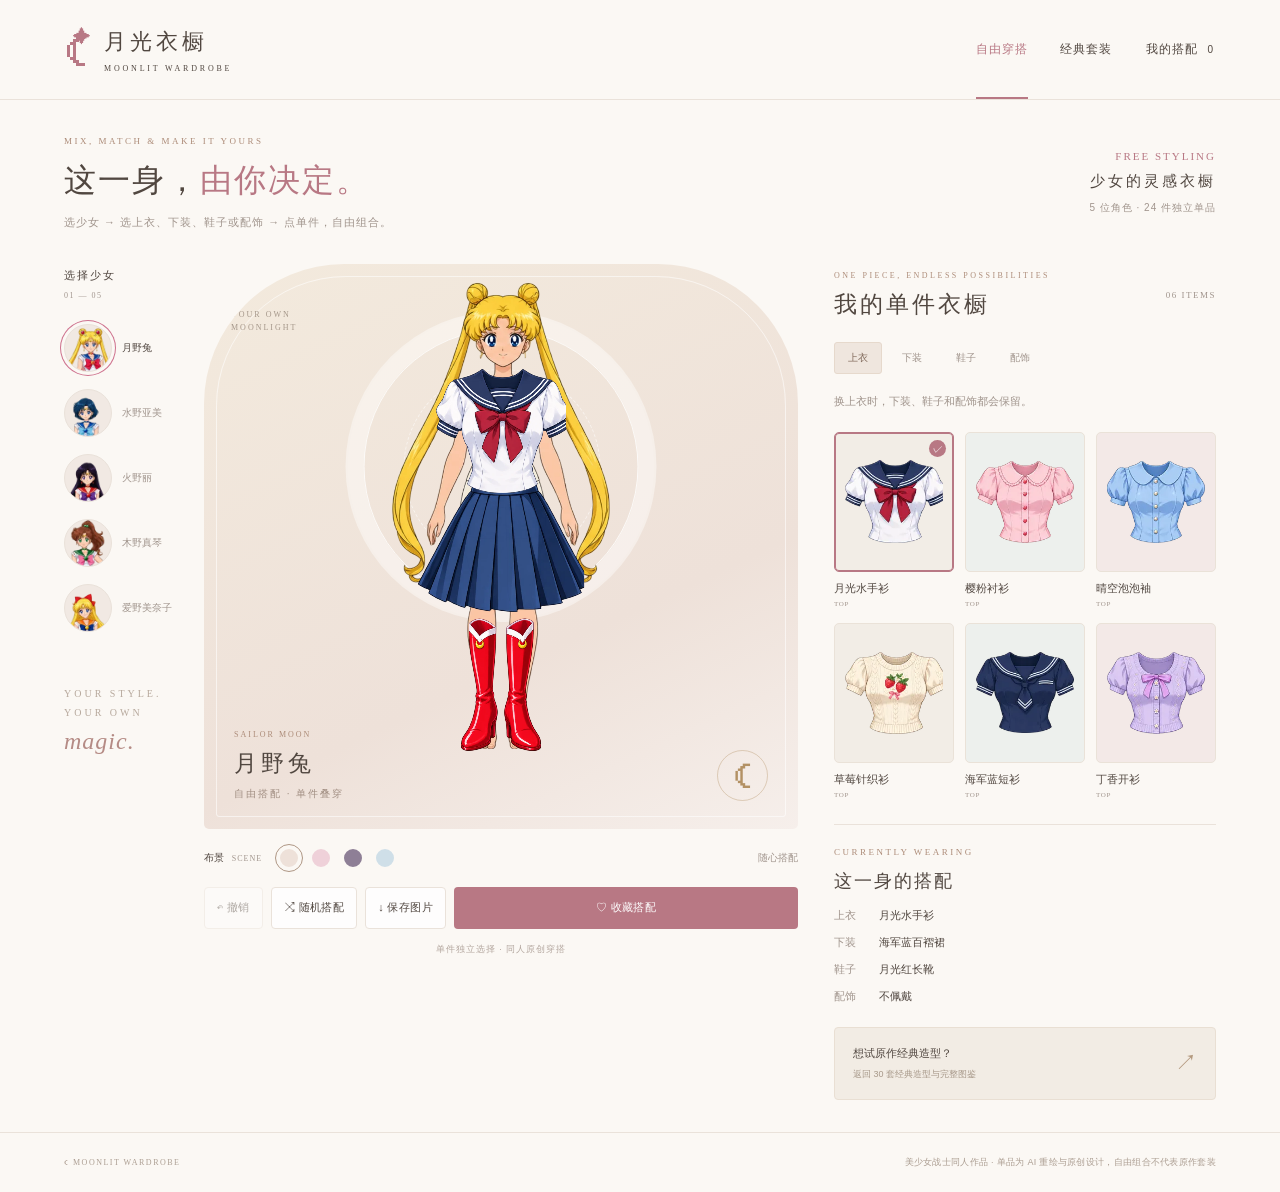
==== free.html @ fba30548 "新增五角色自由穿搭，支持上衣下装鞋履配饰独立组合" ====
<!doctype html>
<html lang="zh-CN"><head><meta charset="utf-8"><meta name="viewport" content="width=device-width,initial-scale=1"><meta name="theme-color" content="#fbf8f4"><title>自由穿搭 · 月光衣橱</title><link rel="stylesheet" href="style.css"><link rel="stylesheet" href="mix.css"><script defer src="data.js"></script><script defer src="mix-data.js"></script><script defer src="mix-core.js"></script><script defer src="mix.js"></script></head>
<body class="mix-page"><header class="header"><a class="brand" href="free.html"><span class="brand-mark">☾<i>✦</i></span><span>月光衣橱<small>MOONLIT WARDROBE</small></span></a><nav aria-label="换装模式"><a class="mode-nav selected" href="free.html">自由穿搭</a><a class="mode-nav" href="index.html">经典套装</a><button class="nav-button" id="mix-collection">我的搭配 <span id="mix-saved-count">0</span></button></nav></header>
<main><section class="intro"><div><p class="eyebrow">MIX, MATCH & MAKE IT YOURS</p><h1>这一身，<span>由你决定。</span></h1><p class="intro-text">选少女 → 选上衣、下装、鞋子或配饰 → 点单件，自由组合。</p></div><div class="edition">FREE STYLING<span>少女的灵感衣橱</span><small>5 位角色 · 24 件独立单品</small></div></section>
<div class="workspace"><aside class="character-panel"><h2>选择少女 <span>01 — 05</span></h2><div id="mix-characters" class="characters"></div><p class="rail-note">YOUR STYLE.<br>YOUR OWN<br><em>magic.</em></p></aside>
<section class="dressing-panel"><div id="mix-stage" class="stage" aria-busy="true" data-background="moon"><div class="stage-border"></div><span class="stage-corner">YOUR OWN<br>MOONLIGHT</span><div class="celestial-ring"></div><canvas id="mix-canvas" width="800" height="1700" aria-label="自由搭配人物预览"></canvas><span id="mix-loading" class="loading">正在准备单件衣橱…</span><button id="mix-retry" class="retry" hidden>重试加载</button><div class="stage-label"><small id="mix-en">SAILOR MOON</small><h2 id="mix-name">月野兔</h2><p>自由搭配 · 单件叠穿</p></div><span class="stage-seal">☾</span></div>
<div class="background-bar"><span>布景 <small>SCENE</small></span><div id="mix-backgrounds" class="backgrounds"></div><span class="scene-caption">随心搭配</span></div>
<div class="stage-actions"><button class="button soft" id="mix-undo" aria-label="撤销上一步">↶ <span>撤销</span></button><button class="button soft" id="mix-random">⤨ 随机搭配</button><button class="button soft" id="mix-download">↓ 保存图片</button><button class="button primary" id="mix-save">♡ 收藏搭配</button></div><p class="preview-note">单件独立选择 · 同人原创穿搭</p></section>
<section class="wardrobe-panel"><div class="section-title"><div><p class="eyebrow">ONE PIECE, ENDLESS POSSIBILITIES</p><h2>我的单件衣橱</h2></div><span id="mix-item-count">06 ITEMS</span></div><div id="mix-tabs" class="filters" aria-label="单件分类"></div><p class="mix-help" id="mix-help">换上衣时，下装、鞋子和配饰都会保留。</p><div id="mix-items" class="outfits"></div><div class="mix-wearing"><p class="eyebrow">CURRENTLY WEARING</p><h3>这一身的搭配</h3><div id="mix-summary"></div></div><a class="catalog-link" href="index.html"><span>想试原作经典造型？<small>返回 30 套经典造型与完整图鉴</small></span><b>↗</b></a></section></div></main>
<footer><span>☾ MOONLIT WARDROBE</span><p>美少女战士同人作品 · 单品为 AI 重绘与原创设计，自由组合不代表原作套装</p></footer>
<dialog id="mix-dialog" class="modal"><div class="modal-header"><div><p class="eyebrow">YOUR PERSONAL LOOKBOOK</p><h2>我的自由搭配</h2></div><button class="close-button" id="mix-close" aria-label="关闭搭配收藏">×</button></div><div id="mix-collection-items" class="collection-items"></div><p class="modal-footnote">保存在当前浏览器，最多 60 个搭配；与经典套装收藏分别保存。</p></dialog><div id="mix-toast" class="toast" role="status"></div><div id="mix-error" class="error-message" role="alert" hidden></div><button id="back-to-preview" class="back-to-preview" hidden>☾ 查看当前搭配 ↑</button></body></html>
---- style.css ----
@charset "UTF-8";
:root{--paper:#fbf8f4;--ink:#514740;--muted:#a1958d;--line:#eae2da;--rose:#b87884;--rose-soft:#f4e8e8;--serif:Georgia,"Songti SC","SimSun",serif}*{box-sizing:border-box}body{margin:0;background:var(--paper);color:var(--ink);font-family:"Microsoft YaHei","PingFang SC",sans-serif;font-size:14px}button,input,select{font:inherit}button,a{-webkit-tap-highlight-color:transparent}button{cursor:pointer;color:inherit}button:disabled{cursor:default;opacity:.45}button:focus-visible,a:focus-visible,input:focus-visible,select:focus-visible{outline:2px solid var(--rose);outline-offset:4px}button{border:0;background:none}a{color:inherit}button,[role=button]{touch-action:manipulation}[hidden]{display:none!important}.header{height:100px;padding:0 5%;display:flex;align-items:center;justify-content:space-between;border-bottom:1px solid var(--line);gap:28px}.brand{display:flex;align-items:center;gap:12px;text-decoration:none;font-size:22px;letter-spacing:4px;font-family:var(--serif);white-space:nowrap}.brand small{display:block;font:8px Georgia,serif;letter-spacing:2.8px;margin-top:7px}.brand-mark{font-size:48px;color:var(--rose);position:relative;line-height:1}.brand-mark i{font-size:18px;font-style:normal;position:absolute;right:-3px;top:2px}.header nav{display:flex;gap:32px;align-self:stretch}.nav-button{position:relative;padding:0 2px;font-size:12px;letter-spacing:1px}.nav-button.selected{color:var(--rose)}.nav-button.selected:after{content:"";position:absolute;bottom:0;height:2px;background:var(--rose);left:0;right:0}.nav-button span{font-size:10px;margin-left:5px}.header-note{font:9px Georgia,serif;letter-spacing:2px;color:var(--muted)}main{max-width:1440px;margin:auto;padding:36px 5% 32px}.intro{display:flex;justify-content:space-between;align-items:center;margin-bottom:34px}.eyebrow{font:9px Georgia,serif;letter-spacing:2.5px;color:#ad8c79;margin:0 0 12px}h1{font:normal 32px/1.4 var(--serif);letter-spacing:2px;margin:0 0 12px}h1 span{color:var(--rose)}.intro-text{font-size:11px;color:var(--muted);letter-spacing:1px;margin:0}.edition{text-align:right;font:11px Georgia,serif;letter-spacing:2px;color:var(--rose)}.edition span{display:block;font:15px var(--serif);color:var(--ink);letter-spacing:3px;margin:10px 0}.edition small{font:10px "Microsoft YaHei",sans-serif;letter-spacing:1px;color:var(--muted)}.workspace{display:grid;grid-template-columns:112px minmax(340px,1fr) minmax(320px,390px);gap:28px;align-items:start}.character-panel h2{font-size:11px;font-weight:400;letter-spacing:2px;margin:4px 0 24px}.character-panel h2 span{display:block;font:8px Georgia,serif;color:var(--muted);letter-spacing:1.5px;margin-top:8px}.characters{display:flex;flex-direction:column;gap:17px}.character{width:100%;display:flex;align-items:center;gap:10px;padding:0;text-align:left;font-size:10px;white-space:nowrap;color:var(--muted)}.portrait{width:48px;height:48px;flex:none;overflow:hidden;border:1px solid var(--line);border-radius:50%;background:#f1e9e3;position:relative;transition:box-shadow .2s}.portrait img{width:100%;height:100%;object-fit:cover;object-position:50% 6%}.character.active{color:var(--ink)}.character.active .portrait{box-shadow:0 0 0 3px var(--paper),0 0 0 4px var(--character-color)}.character small{font:11px Georgia,serif;color:var(--character-color);display:block;margin-top:4px}.rail-note{font:10px/1.9 Georgia,serif;letter-spacing:3px;color:#b7a99d;margin-top:52px}.rail-note em{font:italic 24px/1.6 Georgia,serif;color:#b58b85;letter-spacing:1px}.stage{height:565px;position:relative;isolation:isolate;overflow:hidden;border-radius:140px 140px 5px 5px;background:linear-gradient(155deg,#f3eadd,#eee1d9 65%,#f6efeb);transition:background .4s}.stage[data-background=rose]{background:linear-gradient(145deg,#fae9e7,#efd1d9 65%,#f5e8e9)}.stage[data-background=night]{background:linear-gradient(150deg,#32344f,#64617d 65%,#8e7f96);color:#fcf4e8}.stage[data-background=sky]{background:linear-gradient(145deg,#e4eff1,#cfdfe8 65%,#e9e8f0)}.stage-border{position:absolute;inset:12px;border:1px solid #ffffff90;border-radius:130px 130px 3px 3px;pointer-events:none;z-index:4}.stage-corner{position:absolute;top:44px;left:27px;font:8px/1.7 Georgia,serif;letter-spacing:2px;color:#a5978a;z-index:4}.stage-number{position:absolute;right:28px;top:50px;font:9px Georgia,serif;color:#a5978a;letter-spacing:1px}.celestial-ring{position:absolute;width:275px;height:275px;border:1px solid #fffc;box-shadow:0 0 0 16px #fff1,0 0 0 18px #fff6;border-radius:50%;top:65px;left:50%;transform:translateX(-50%)}.celestial-ring:after{content:"";position:absolute;width:195px;height:195px;border:1px dashed #fff8;border-radius:50%;inset:39px}.stage-stars{position:absolute;inset:0;font-size:26px;color:#c4a66b;padding:110px 24px;z-index:1}.stage-stars span{position:absolute;right:28px;top:165px;font-size:40px}.stage-stars i{position:absolute;right:65px;bottom:210px;font-size:18px;font-style:normal}.pedestal{position:absolute;bottom:64px;left:14%;width:72%;height:38px;background:linear-gradient(#fff7,#bfa99c24);border-radius:50%;border-top:1px solid #fff9}.stage #doll{position:absolute;left:50%;top:30px;transform:translateX(-50%);width:91%;height:455px;object-fit:contain;object-position:center bottom;z-index:2;filter:drop-shadow(0 10px 7px #68524713);transition:opacity .18s}.stage[aria-busy=true] #doll{opacity:.5}.stage-label{position:absolute;left:30px;bottom:28px;z-index:3}.stage-label small{font:8px Georgia,serif;letter-spacing:2px;color:#ac8b78}.stage-label h2{font:normal 23px var(--serif);letter-spacing:4px;margin:8px 0}.stage-label p{font-size:10px;color:#a18e82;letter-spacing:2px;margin:0}.stage[data-background=night] .stage-label p,.stage[data-background=night] .stage-label small,.stage[data-background=night] .stage-corner,.stage[data-background=night] .stage-number{color:#e0d2ce}.stage-seal{position:absolute;right:30px;bottom:28px;font-size:39px;color:#b39164;border:1px solid #b3916460;border-radius:50%;height:51px;width:51px;display:grid;place-items:center}.loading{position:absolute;z-index:5;top:47%;left:50%;transform:translate(-50%,-50%);background:#fffef5ec;border:1px solid var(--line);border-radius:30px;padding:13px 20px;font-size:11px;color:var(--ink);white-space:nowrap;box-shadow:0 4px 20px #89736513}.retry{position:absolute;top:55%;left:50%;transform:translateX(-50%);z-index:5;padding:12px 24px;background:var(--rose);color:white;border-radius:24px;font-size:12px}.background-bar{display:flex;align-items:center;gap:16px;margin:18px 0;font-size:10px}.background-bar>span:first-child{white-space:nowrap}.background-bar small{font:8px Georgia,serif;color:var(--muted);letter-spacing:1px;margin-left:5px}.backgrounds{display:flex;gap:10px}.scene{width:22px;height:22px;border-radius:50%;border:2px solid var(--paper);background:var(--swatch);padding:0}.scene.active{outline:1px solid #af9785;outline-offset:2px}.scene-caption{margin-left:auto;font-size:10px;color:var(--muted)}.stage-actions{display:flex;gap:8px}.button{min-height:42px;border-radius:4px;font-size:11px;letter-spacing:.4px;padding:0 12px;white-space:nowrap;transition:background .2s}.button.soft{border:1px solid var(--line);background:#fffc}.button.soft:hover{background:var(--rose-soft)}.button.primary{background:var(--rose);color:white;flex:1}.button.primary:hover{background:#a96b78}.preview-note{font-size:9px;color:#b3a69e;text-align:center;letter-spacing:1px;margin:14px 0 0}.wardrobe-panel{padding:7px 0 0 8px}.section-title{display:flex;align-items:center;justify-content:space-between;margin-bottom:22px}.section-title h2{font:normal 23px var(--serif);letter-spacing:3px;margin:0}.section-title .eyebrow{font-size:8px;margin-bottom:9px}.section-title>span{font:9px Georgia,serif;letter-spacing:1.5px;color:var(--muted)}.filters{display:flex;gap:6px;flex-wrap:wrap;margin-bottom:20px}.filter{padding:8px 13px;border:1px solid transparent;border-radius:3px;font-size:10px;color:var(--muted)}.filter.active{background:#efe6de;color:#7f6859;border-color:#e6d9cc}.outfits{display:grid;grid-template-columns:repeat(3,minmax(0,1fr));gap:15px 11px}.outfit{padding:0;text-align:left;min-width:0;position:relative}.outfit-art{height:159px;background:#f2ede6;border:1px solid #eae2d8;border-radius:5px;display:block;position:relative;overflow:hidden;transition:border-color .2s,background .2s}.outfit:nth-child(3n+2) .outfit-art{background:#edf0ed}.outfit:nth-child(3n) .outfit-art{background:#f3e9e7}.outfit img{width:100%;height:100%;object-fit:contain;padding:8px 3px 0;transition:transform .25s}.outfit:hover img{transform:scale(1.045)}.outfit.active .outfit-art{border-color:var(--rose);box-shadow:inset 0 0 0 1px var(--rose)}.check{position:absolute;right:7px;top:7px;width:17px;height:17px;background:var(--rose);color:white;border-radius:50%;display:none;place-items:center;font-size:10px}.outfit.active .check{display:grid}.outfit-title{display:block;font-size:11px;margin-top:9px;white-space:nowrap}.outfit-subtitle{display:block;font:7px Georgia,serif;letter-spacing:.7px;color:var(--muted);margin-top:4px}.outfit.pending .outfit-art{opacity:.55}.wardrobe-note{display:flex;align-items:center;justify-content:center;gap:15px;border-top:1px solid var(--line);padding-top:22px;margin-top:26px}.wardrobe-note>span{color:#b39363;font-size:27px}.wardrobe-note p{font:12px var(--serif);letter-spacing:1px;color:#a49387;margin:0}.wardrobe-note small{font:9px "Microsoft YaHei",sans-serif;display:block;margin-top:8px;color:#b5a89e;letter-spacing:.5px}.catalog-link{display:flex;justify-content:space-between;align-items:center;padding:18px;width:100%;text-align:left;background:#f2ece4;border:1px solid #e9dfd3;border-radius:4px;margin-top:23px;font-size:11px}.catalog-link small{display:block;font-size:9px;color:#a79889;margin-top:7px}.catalog-link b{font-size:22px;color:#b3997e;font-weight:400}footer{border-top:1px solid var(--line);display:flex;align-items:center;justify-content:space-between;gap:18px;padding:23px 5%;color:#ac9e92;font:8px Georgia,serif;letter-spacing:1.5px}footer p{font:9px "Microsoft YaHei",sans-serif;letter-spacing:.3px;text-align:center;margin:0}dialog{border:1px solid var(--line);padding:28px;background:var(--paper);color:var(--ink);border-radius:10px;box-shadow:0 30px 100px #33242d33;max-height:86dvh;width:min(900px,calc(100% - 32px))}dialog::backdrop{background:#3b303952;backdrop-filter:blur(5px)}.modal-header{display:flex;align-items:center;justify-content:space-between;gap:15px;margin-bottom:22px}.modal-header h2{font:normal 25px var(--serif);letter-spacing:3px;margin:0}.close-button{font:28px Georgia,serif;width:40px;height:40px;border:1px solid var(--line);border-radius:50%}.modal-footnote{font-size:10px;color:var(--muted);margin:24px 0 0}.collection-items{display:grid;grid-template-columns:repeat(4,minmax(0,1fr));gap:16px}.saved-card{position:relative;border:1px solid var(--line);border-radius:5px;overflow:hidden}.saved-card>button:first-child{width:100%;padding:10px;background:#f4ece7}.saved-card img{width:100%;height:170px;object-fit:contain}.saved-card p{font-size:11px;margin:10px 0 6px}.saved-card small{font-size:10px;color:var(--muted)}.delete-saved{position:absolute;top:5px;right:5px;background:#fff;border:1px solid var(--line);border-radius:50%;width:27px;height:27px}.empty{grid-column:1/-1;text-align:center;font-size:12px;color:var(--muted);padding:45px 15px;line-height:2}.catalog-intro{font-size:12px;line-height:1.9;color:#978a80;max-width:700px}.catalog-tools{display:flex;gap:12px;margin-top:20px}.search{display:flex;align-items:center;gap:10px;flex:1;border:1px solid var(--line);border-radius:4px;background:white;padding:0 13px;min-width:0}.search span{font-size:25px;color:var(--muted)}.search input{width:100%;border:0;outline:0;background:transparent;padding:13px 0;font-size:12px;color:var(--ink);min-width:0}.catalog-tools select{padding:10px;font-size:11px;border:1px solid var(--line);background:white;color:var(--ink);border-radius:4px;max-width:150px}.catalog-summary{font-size:10px;color:var(--muted);margin:18px 0}.catalog-items{display:grid;grid-template-columns:1fr 1fr;gap:12px}.catalog-card{padding:16px;border:1px solid var(--line);border-radius:5px;background:#fff9;min-width:0}.catalog-card header{display:flex;justify-content:space-between;align-items:center;gap:5px}.catalog-card header small{font-size:9px;color:var(--muted)}.badge{font-size:9px;padding:4px 7px;border-radius:3px;background:#eee8df;color:#988875}.badge.ready{background:#e6eee6;color:#6b886f}.catalog-card h3{font-size:12px;font-weight:400;line-height:1.7;margin:12px 0 8px;overflow-wrap:anywhere}.catalog-card p{font-size:10px;color:var(--muted);line-height:1.7;margin:5px 0}.catalog-card footer{border:0;padding:10px 0 0;justify-content:flex-start;gap:18px;font:10px "Microsoft YaHei",sans-serif;letter-spacing:0}.catalog-card footer button{font-size:11px;color:var(--rose);padding:5px 0}.catalog-card a{color:#a78c74;text-underline-offset:4px}.toast{position:fixed;bottom:30px;left:50%;transform:translate(-50%,15px);opacity:0;pointer-events:none;background:#62544d;color:white;padding:13px 22px;max-width:90%;border-radius:6px;font-size:12px;z-index:20;transition:.2s;text-align:center;line-height:1.6}.toast.visible{opacity:1;transform:translate(-50%,0)}.error-message{position:fixed;bottom:80px;left:50%;transform:translateX(-50%);z-index:20;background:#fff4ed;border:1px solid #d9a58f;border-radius:6px;padding:13px 20px;max-width:90%;font-size:12px;line-height:1.7;box-shadow:0 5px 20px #5b3b3110}.catalog-error{padding:30px;color:var(--muted);text-align:center}.catalog-error button{padding:10px 16px;background:var(--rose-soft);border-radius:4px;margin-top:12px}
@media(min-width:1400px){.workspace{grid-template-columns:125px minmax(400px,1fr) 420px;gap:38px}.stage{height:600px}.stage #doll{height:490px}.outfit-art{height:174px}}
@media(max-width:1100px){.header-note{display:none}.workspace{grid-template-columns:83px minmax(300px,1fr) minmax(280px,340px);gap:18px}.character{flex-direction:column;align-items:center;gap:7px;text-align:center}.character small{display:none}.character-panel h2{font-size:10px;text-align:center}.rail-note{text-align:center}.outfit-art{height:145px}.stage-actions{flex-wrap:wrap}.stage-actions .button{flex:1;font-size:10px;padding:0 8px}.stage #doll{width:98%}.stage{height:535px}.stage #doll{height:425px}.header{padding:0 4%}main{padding-left:4%;padding-right:4%}}
@media(max-width:850px){.header{height:85px}.brand{font-size:19px}.header nav{gap:23px}.workspace{grid-template-columns:1fr 1fr;gap:22px}.character-panel{grid-column:1/-1;display:flex;align-items:center;gap:25px}.character-panel h2{margin:0;min-width:65px}.characters{flex-direction:row;justify-content:space-between;flex:1;gap:12px}.character{flex-direction:row;width:auto;font-size:10px;gap:9px}.portrait{width:42px;height:42px}.rail-note{display:none}.intro{margin-bottom:25px}.stage{height:540px}.stage #doll{height:430px}.outfit-art{height:151px}.wardrobe-panel{padding-left:0}.scene-caption{display:none}.edition small{font-size:9px}.collection-items{grid-template-columns:repeat(3,minmax(0,1fr))}footer>span:last-child{display:none}}
@media(max-width:600px){.header{height:76px;padding:0 20px;gap:12px}.brand{font-size:17px;gap:7px;letter-spacing:2px}.brand small{font-size:6px;letter-spacing:1.4px;margin-top:5px}.brand-mark{font-size:36px}.brand-mark i{font-size:12px}.header nav{gap:14px}.nav-button{font-size:10px;letter-spacing:0}.nav-button span{display:none}.header nav .selected{display:none}main{padding:27px 20px 24px}.intro{margin-bottom:24px}.intro .eyebrow{font-size:7px;letter-spacing:1.6px;margin-bottom:11px}h1{font-size:24px;letter-spacing:1px;margin-bottom:10px}.intro-text{font-size:10px;letter-spacing:0;line-height:1.8}.edition{display:none}.workspace{display:flex;flex-direction:column;gap:22px}.character-panel{display:block;width:100%}.character-panel h2{font-size:10px;text-align:left;letter-spacing:1px;margin-bottom:17px}.character-panel h2 span{display:inline;margin:0 0 0 8px;font-size:7px}.characters{gap:10px}.character{flex-direction:column;flex:1;gap:9px;font-size:10px;letter-spacing:0}.portrait{width:44px;height:44px}.dressing-panel,.wardrobe-panel{width:100%}.stage{height:470px;border-radius:115px 115px 4px 4px}.stage-border{border-radius:106px 106px 2px 2px;inset:10px}.stage #doll{height:375px;top:17px;width:98%}.stage-corner{font-size:7px;left:23px;top:37px}.stage-number{top:42px;right:25px;font-size:8px}.celestial-ring{width:230px;height:230px;top:60px}.celestial-ring:after{width:160px;height:160px;inset:33px}.stage-label{bottom:24px;left:25px}.stage-label h2{font-size:21px;margin:7px 0}.stage-label small{font-size:7px}.stage-label p{font-size:9px}.stage-seal{width:41px;height:41px;font-size:31px;right:27px;bottom:25px}.pedestal{bottom:70px}.background-bar{margin:17px 0}.scene-caption{display:inline;font-size:9px}.background-bar{gap:12px}.stage-actions{gap:7px;flex-wrap:nowrap}.stage-actions .button{font-size:10px;padding:0 8px;min-height:42px}.stage-actions #undo{flex:0 0 40px;font-size:19px}.stage-actions #undo span{display:none}.stage-actions .primary{flex:1.3}.preview-note{font-size:8px;margin-top:12px}.wardrobe-panel{padding-top:16px;border-top:1px solid var(--line)}.section-title{margin-bottom:15px}.section-title h2{font-size:23px}.section-title .eyebrow{font-size:7px}.filters{margin-bottom:15px;gap:5px}.filter{padding:8px 12px;font-size:10px}.outfits{gap:17px 11px}.outfit-art{height:168px}.outfit-title{font-size:11px}.outfit-subtitle{font-size:6px;letter-spacing:.5px}.wardrobe-note{margin-top:23px;padding-top:21px}.catalog-link{margin-top:20px}footer{display:block;padding:23px 20px;text-align:center}footer p{font-size:8px;line-height:1.9;margin-top:13px;max-width:320px;margin-left:auto;margin-right:auto}dialog{padding:22px 18px;border-radius:8px;max-height:90dvh}.modal-header h2{font-size:22px}.collection-items{grid-template-columns:repeat(2,minmax(0,1fr));gap:12px}.saved-card img{height:160px}.catalog-items{grid-template-columns:1fr}.catalog-tools{gap:8px}.catalog-tools select{max-width:115px;padding:8px;font-size:10px}.search{padding:0 9px;gap:5px}.search input{font-size:11px}.catalog-intro{font-size:11px}.catalog-summary{font-size:10px}.modal-header .eyebrow{font-size:7px}.toast{bottom:22px;font-size:11px}.error-message{bottom:80px;font-size:11px;width:calc(100% - 40px)}}
@media(prefers-reduced-motion:reduce){*,*:before,*:after{transition:none!important;animation:none!important}}
---- mix.css ----
.catalog-link{text-decoration:none}
.mode-nav{display:flex;align-items:center;text-decoration:none;font-size:12px;letter-spacing:1px;position:relative}.mode-nav.selected{color:var(--rose)}.mode-nav.selected:after{content:"";position:absolute;bottom:0;left:0;right:0;height:2px;background:var(--rose)}#mix-canvas{position:absolute;height:490px;width:100%;top:8px;left:0;object-fit:contain;z-index:2}.mix-help{font-size:11px;color:var(--muted);line-height:1.9;margin:-3px 0 20px}.mix-page .outfit-art{height:140px}.mix-page .outfit img{padding:18px 10px;object-fit:contain}.mix-wearing{margin-top:25px;padding-top:22px;border-top:1px solid var(--line)}.mix-wearing h3{font:18px var(--serif);letter-spacing:2px;margin:0 0 15px}.mix-summary-row{display:flex;gap:15px;font-size:11px;margin:12px 0}.mix-summary-row span{color:var(--muted);min-width:30px}.mix-summary-row b{font-weight:400}.mix-saved{border:1px solid var(--line);border-radius:5px;padding:12px;text-align:center}.mix-saved img{width:100%;height:170px;object-fit:contain;background:#f1e9e2;border-radius:4px}.mix-saved h3{font-size:12px;font-weight:400}.mix-saved p{font-size:10px;color:var(--muted);line-height:1.8}.mix-saved button{padding:9px 13px;font-size:11px;border:1px solid var(--line);border-radius:4px;margin:4px}.back-to-preview{position:fixed;bottom:20px;right:20px;border:1px solid #fff8;border-radius:25px;background:#b87884ee;color:white;box-shadow:0 6px 20px #6b434a25;padding:13px 20px;font-size:11px;z-index:8}.free-entry{display:flex;justify-content:space-between;align-items:center;gap:20px;margin:-8px 0 28px;padding:16px 20px;background:#f2e4e6;border:1px solid #e3c7ce;border-radius:6px;text-decoration:none}.free-entry strong{font-size:15px;font-weight:400;color:#9c5d6b}.free-entry small{display:block;font-size:11px;color:#ab8d91;margin-top:6px}.free-entry b{font-size:22px;font-weight:400;color:var(--rose)}.mix-page .stage{height:565px}.mix-page .collection-items{grid-template-columns:repeat(3,minmax(0,1fr))}.none-item{height:100%;display:grid;place-items:center;font-size:35px;color:#bfada0}
@media(min-width:1400px){.mix-page .stage{height:600px}#mix-canvas{height:525px}}
@media(max-width:1100px){#mix-canvas{height:465px}.mix-page .stage{height:535px}}
@media(max-width:850px){.mix-page .stage{height:540px}#mix-canvas{height:470px}}
@media(max-width:600px){.mix-page .header{gap:12px}.mode-nav{font-size:10px;letter-spacing:0}.mix-page .header nav{gap:12px}.mix-page .brand{font-size:15px}.mix-page .brand-mark{font-size:32px}.mix-page .stage{height:470px}#mix-canvas{height:400px;top:6px}.mix-page .outfit-art{height:140px}.mix-page .collection-items{grid-template-columns:repeat(2,minmax(0,1fr))}.mix-help{font-size:10px;margin:0 0 18px}.free-entry{padding:15px;margin:0 0 25px}.free-entry strong{font-size:13px}.free-entry small{font-size:10px}.mix-page footer{padding-bottom:70px}}
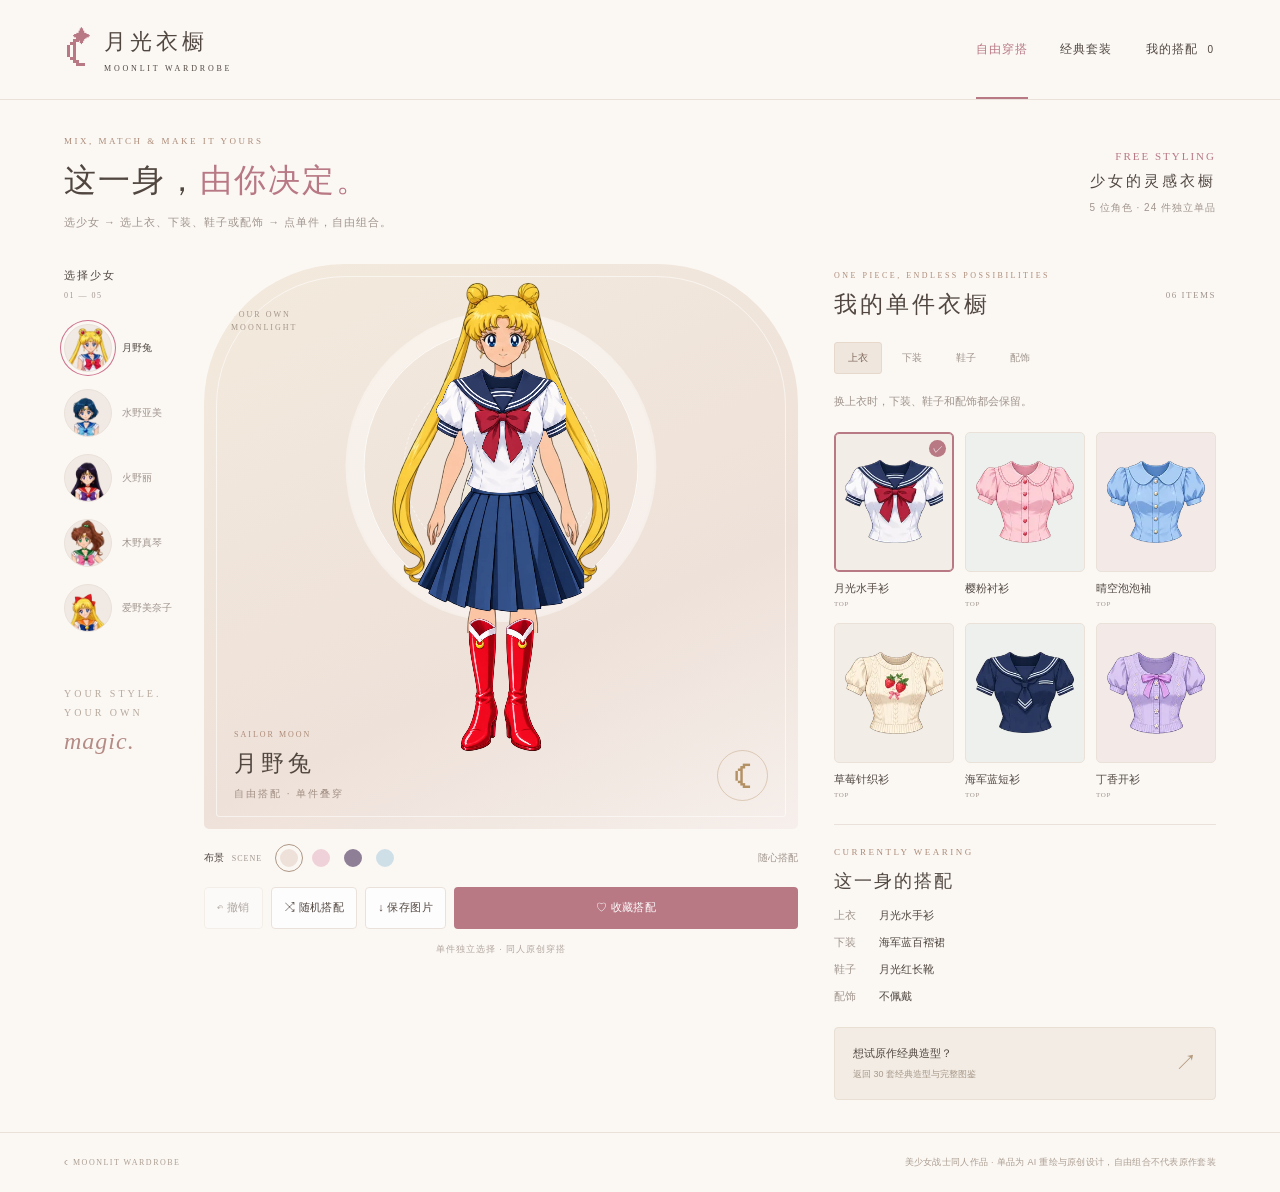
==== commit b3233be8: "修复自由穿搭裙摆遮挡长靴及赤脚外露" ====
--- a/free.html
+++ b/free.html
@@ -1,5 +1,5 @@
 <!doctype html>
-<html lang="zh-CN"><head><meta charset="utf-8"><meta name="viewport" content="width=device-width,initial-scale=1"><meta name="theme-color" content="#fbf8f4"><title>自由穿搭 · 月光衣橱</title><link rel="stylesheet" href="style.css"><link rel="stylesheet" href="mix.css"><script defer src="data.js"></script><script defer src="mix-data.js"></script><script defer src="mix-core.js"></script><script defer src="mix.js"></script></head>
+<html lang="zh-CN"><head><meta charset="utf-8"><meta name="viewport" content="width=device-width,initial-scale=1"><meta name="theme-color" content="#fbf8f4"><title>自由穿搭 · 月光衣橱</title><link rel="stylesheet" href="style.css"><link rel="stylesheet" href="mix.css"><script defer src="data.js"></script><script defer src="mix-data.js"></script><script defer src="mix-core.js"></script><script defer src="mix.js?v=20261027-fit2"></script></head>
 <body class="mix-page"><header class="header"><a class="brand" href="free.html"><span class="brand-mark">☾<i>✦</i></span><span>月光衣橱<small>MOONLIT WARDROBE</small></span></a><nav aria-label="换装模式"><a class="mode-nav selected" href="free.html">自由穿搭</a><a class="mode-nav" href="index.html">经典套装</a><button class="nav-button" id="mix-collection">我的搭配 <span id="mix-saved-count">0</span></button></nav></header>
 <main><section class="intro"><div><p class="eyebrow">MIX, MATCH & MAKE IT YOURS</p><h1>这一身，<span>由你决定。</span></h1><p class="intro-text">选少女 → 选上衣、下装、鞋子或配饰 → 点单件，自由组合。</p></div><div class="edition">FREE STYLING<span>少女的灵感衣橱</span><small>5 位角色 · 24 件独立单品</small></div></section>
 <div class="workspace"><aside class="character-panel"><h2>选择少女 <span>01 — 05</span></h2><div id="mix-characters" class="characters"></div><p class="rail-note">YOUR STYLE.<br>YOUR OWN<br><em>magic.</em></p></aside>
